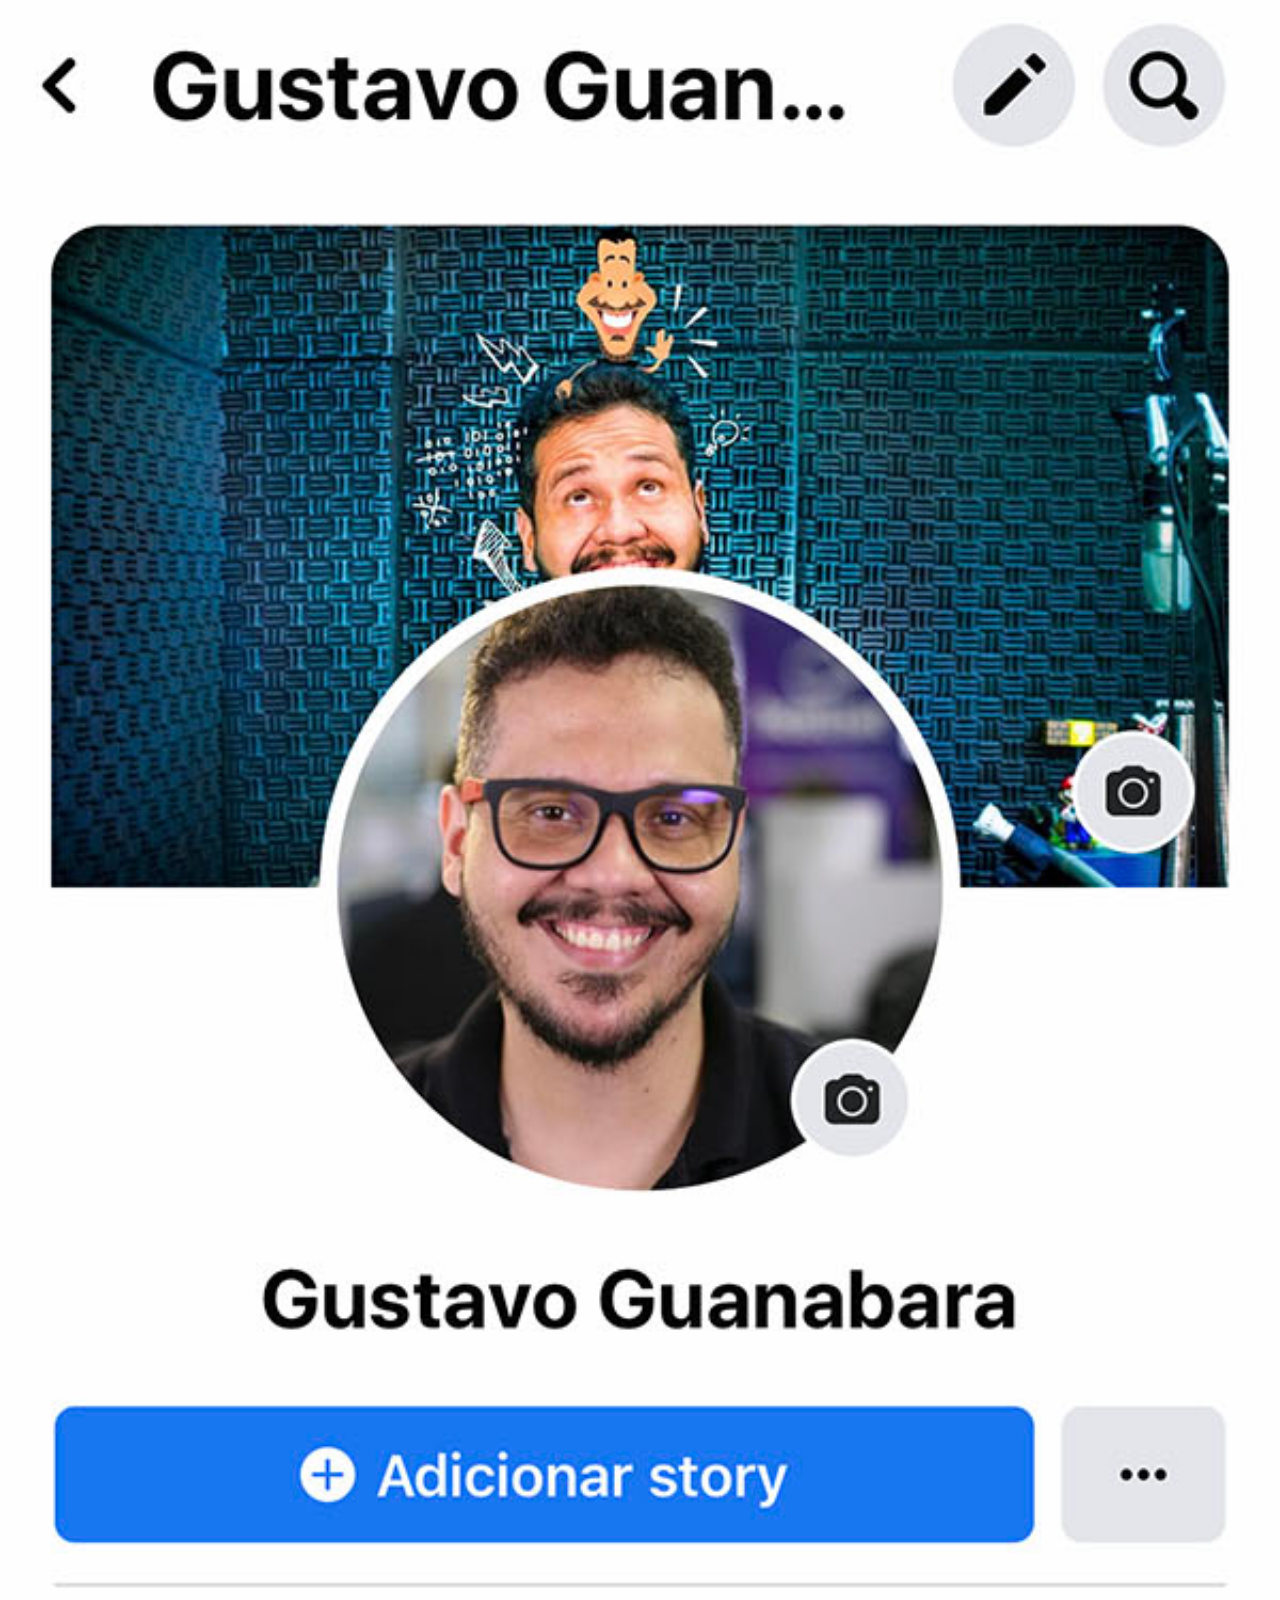
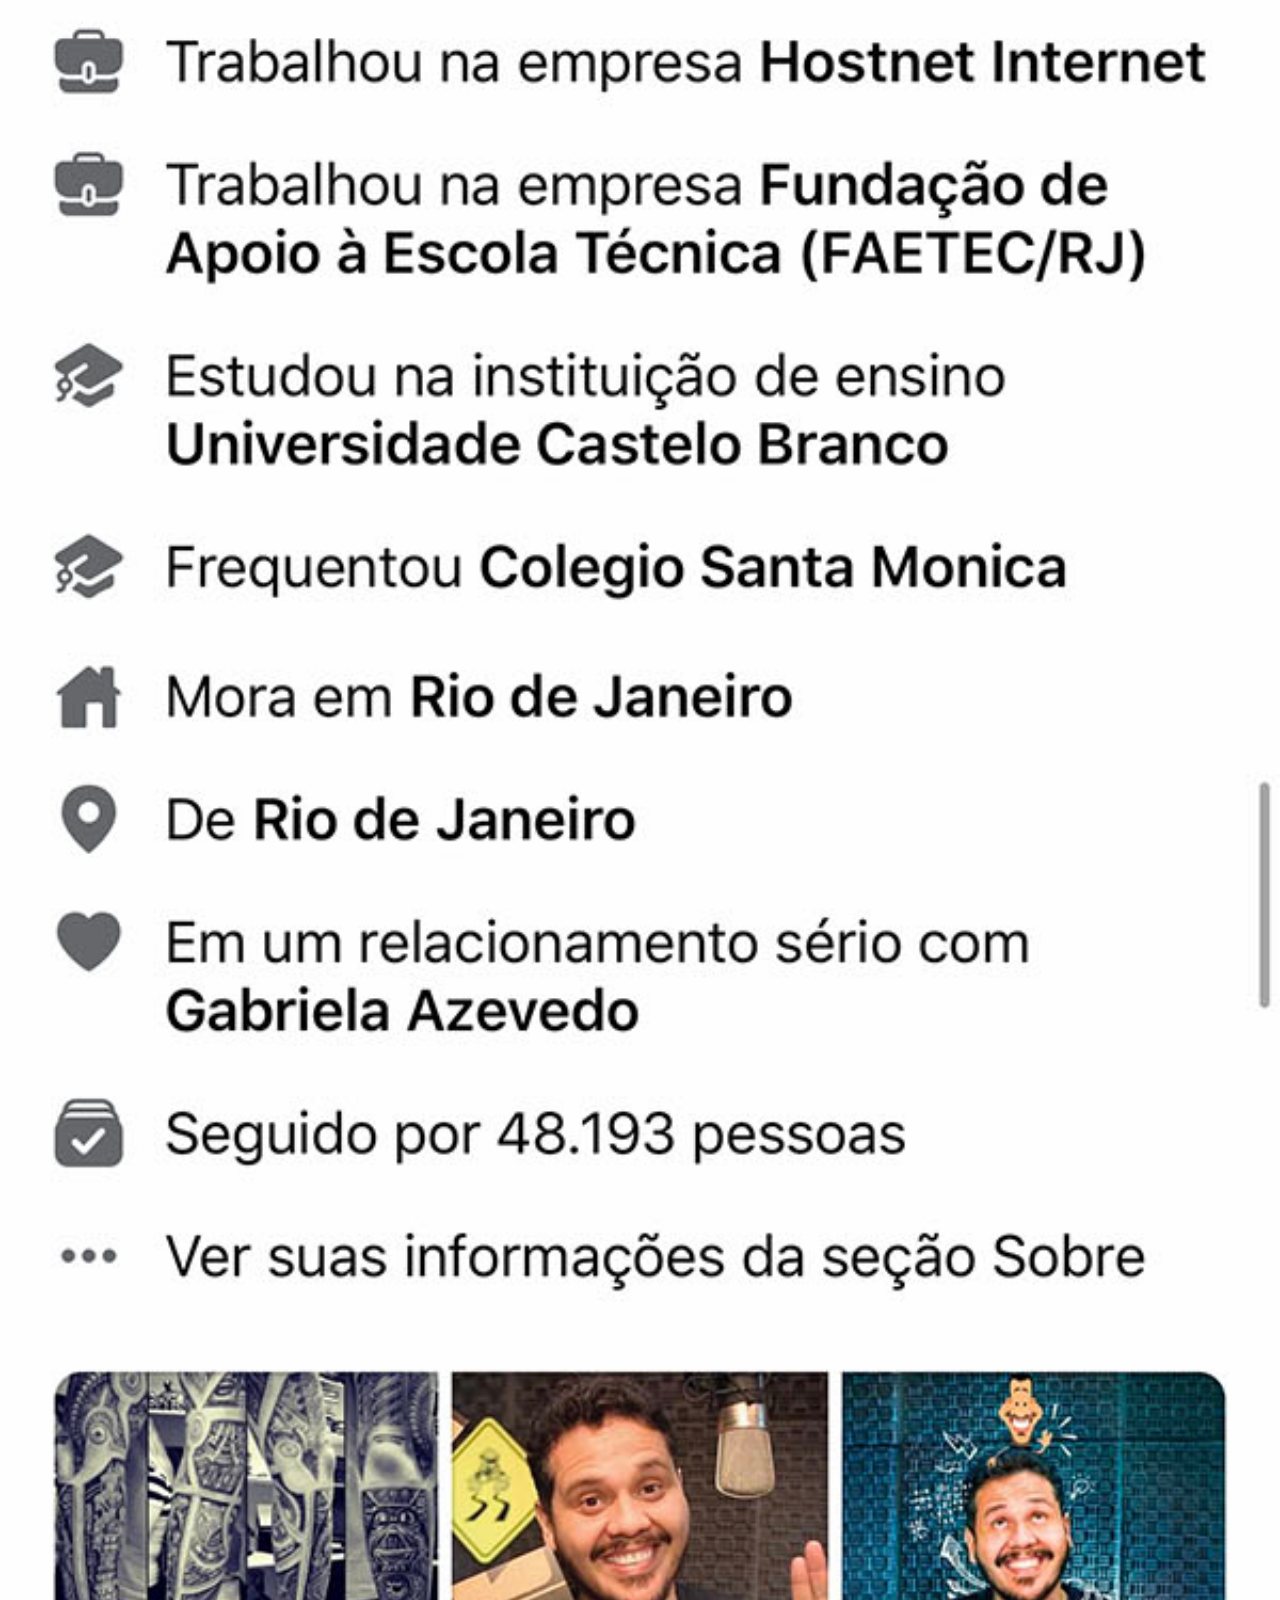
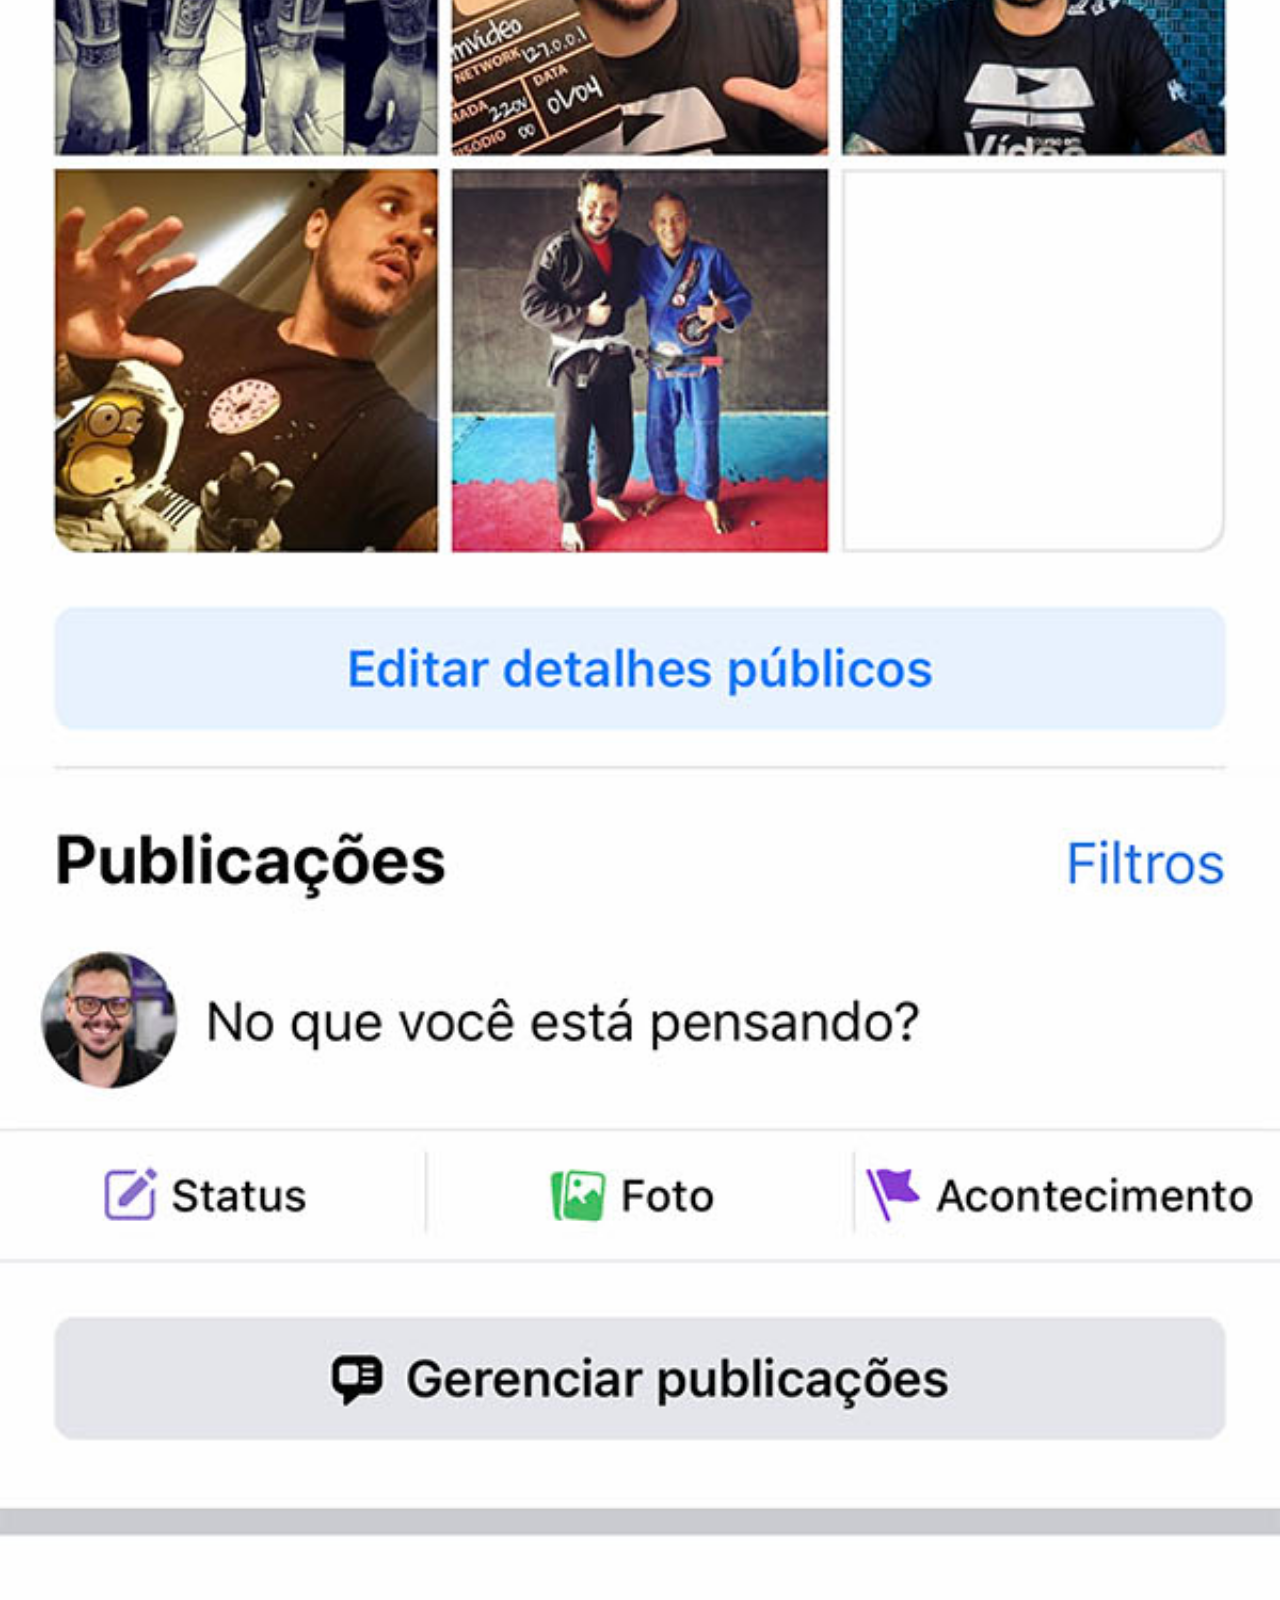
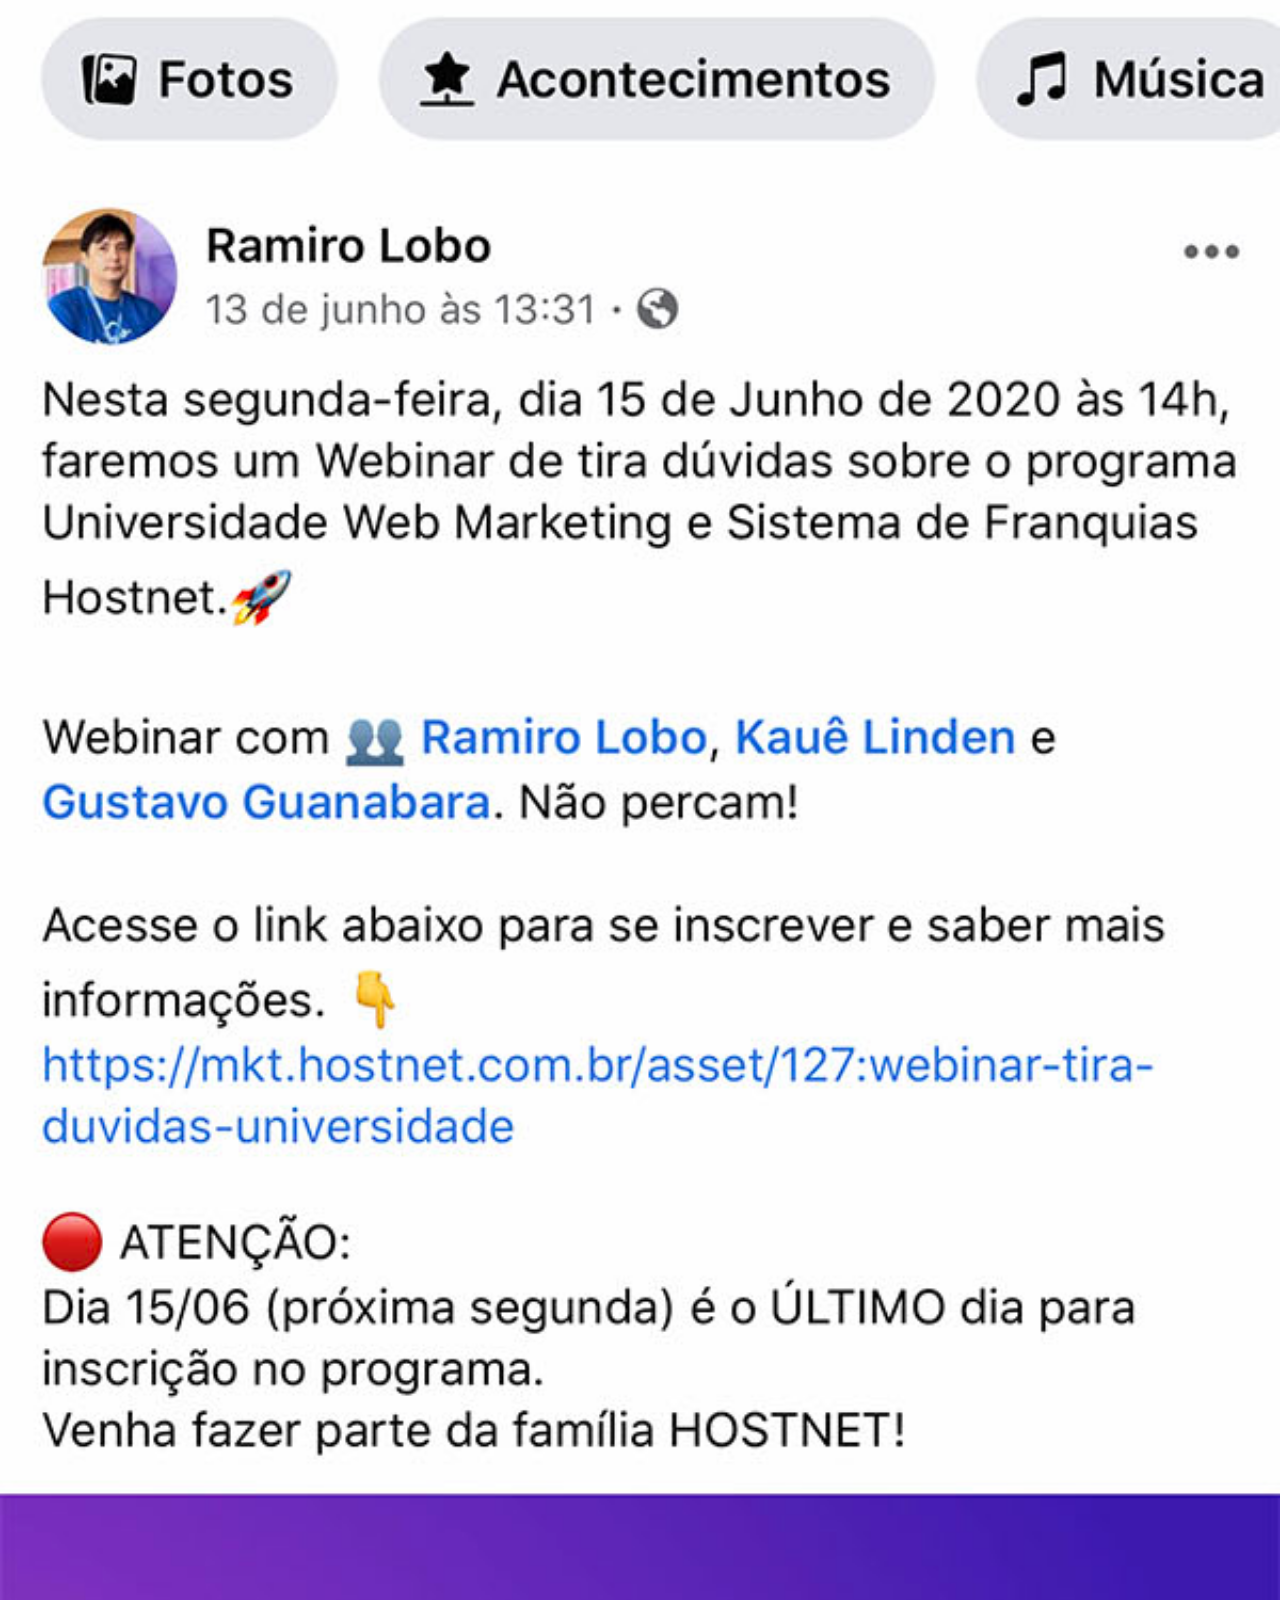
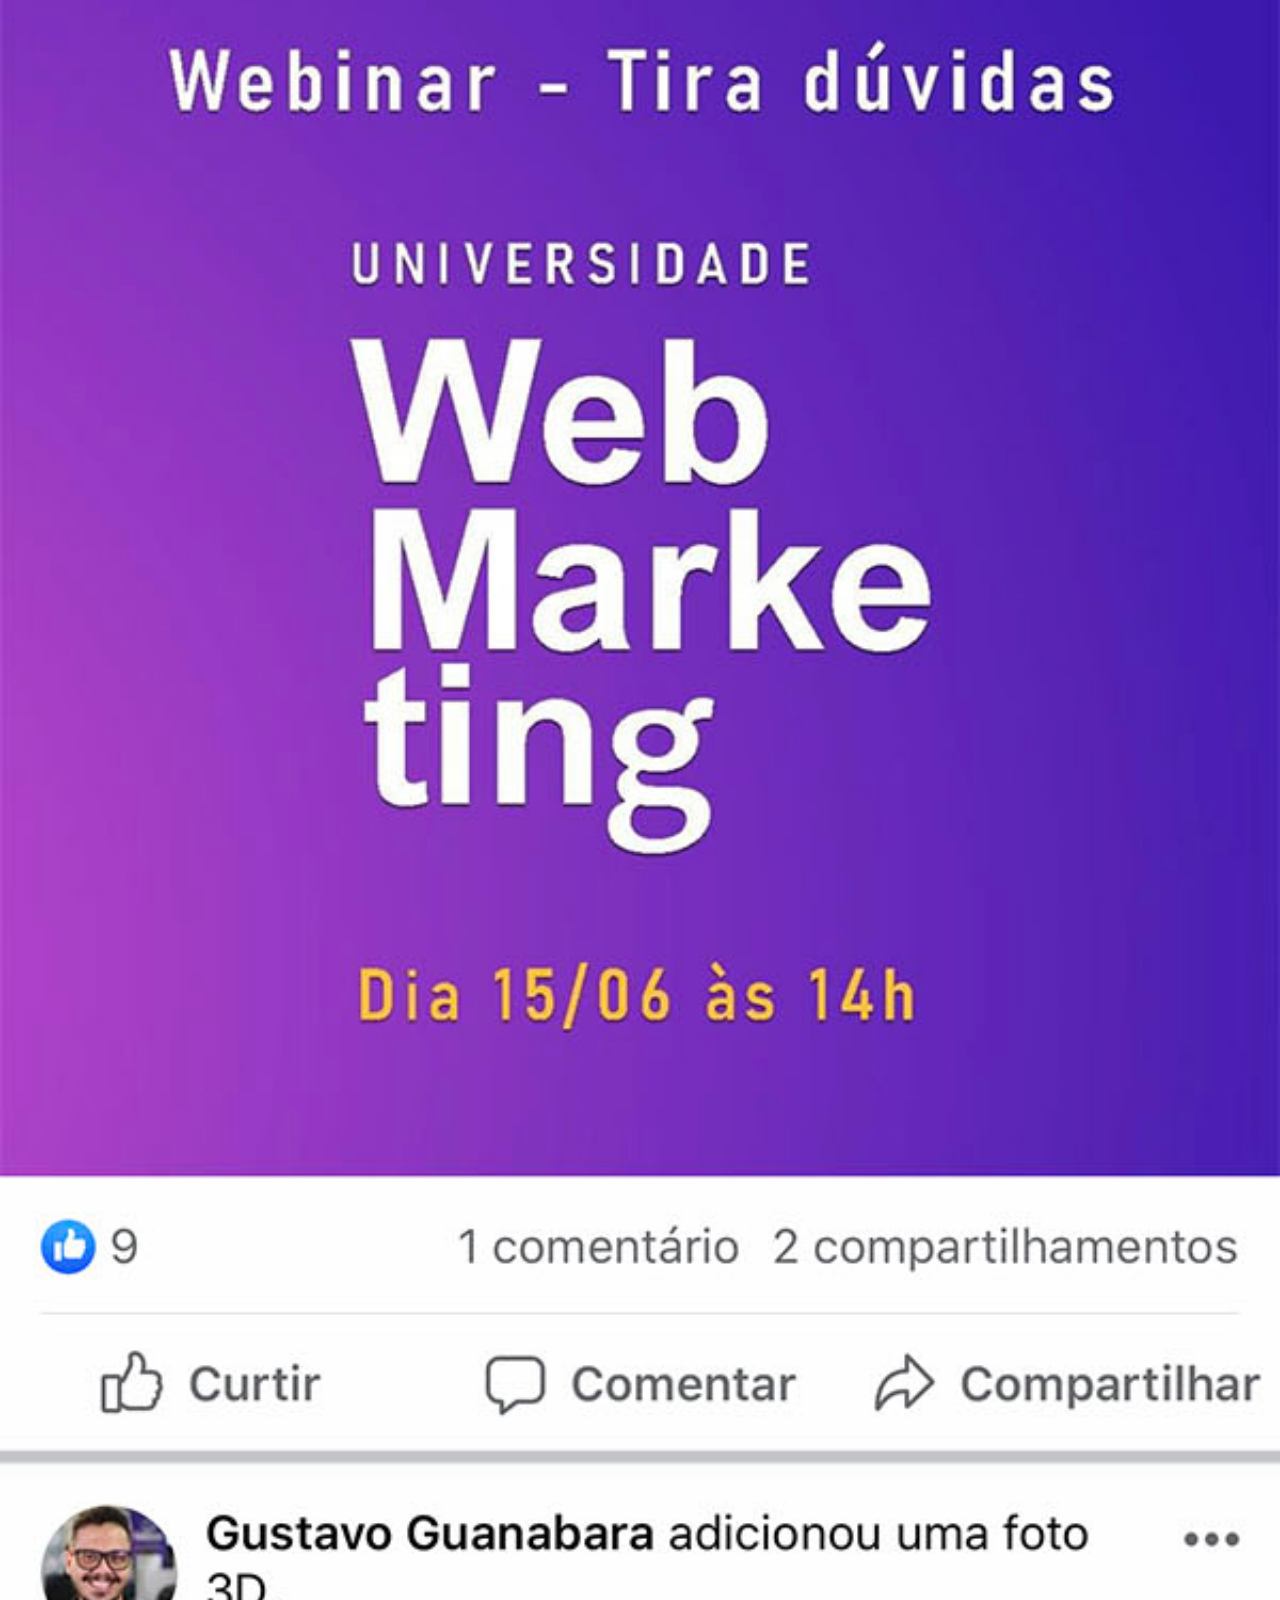
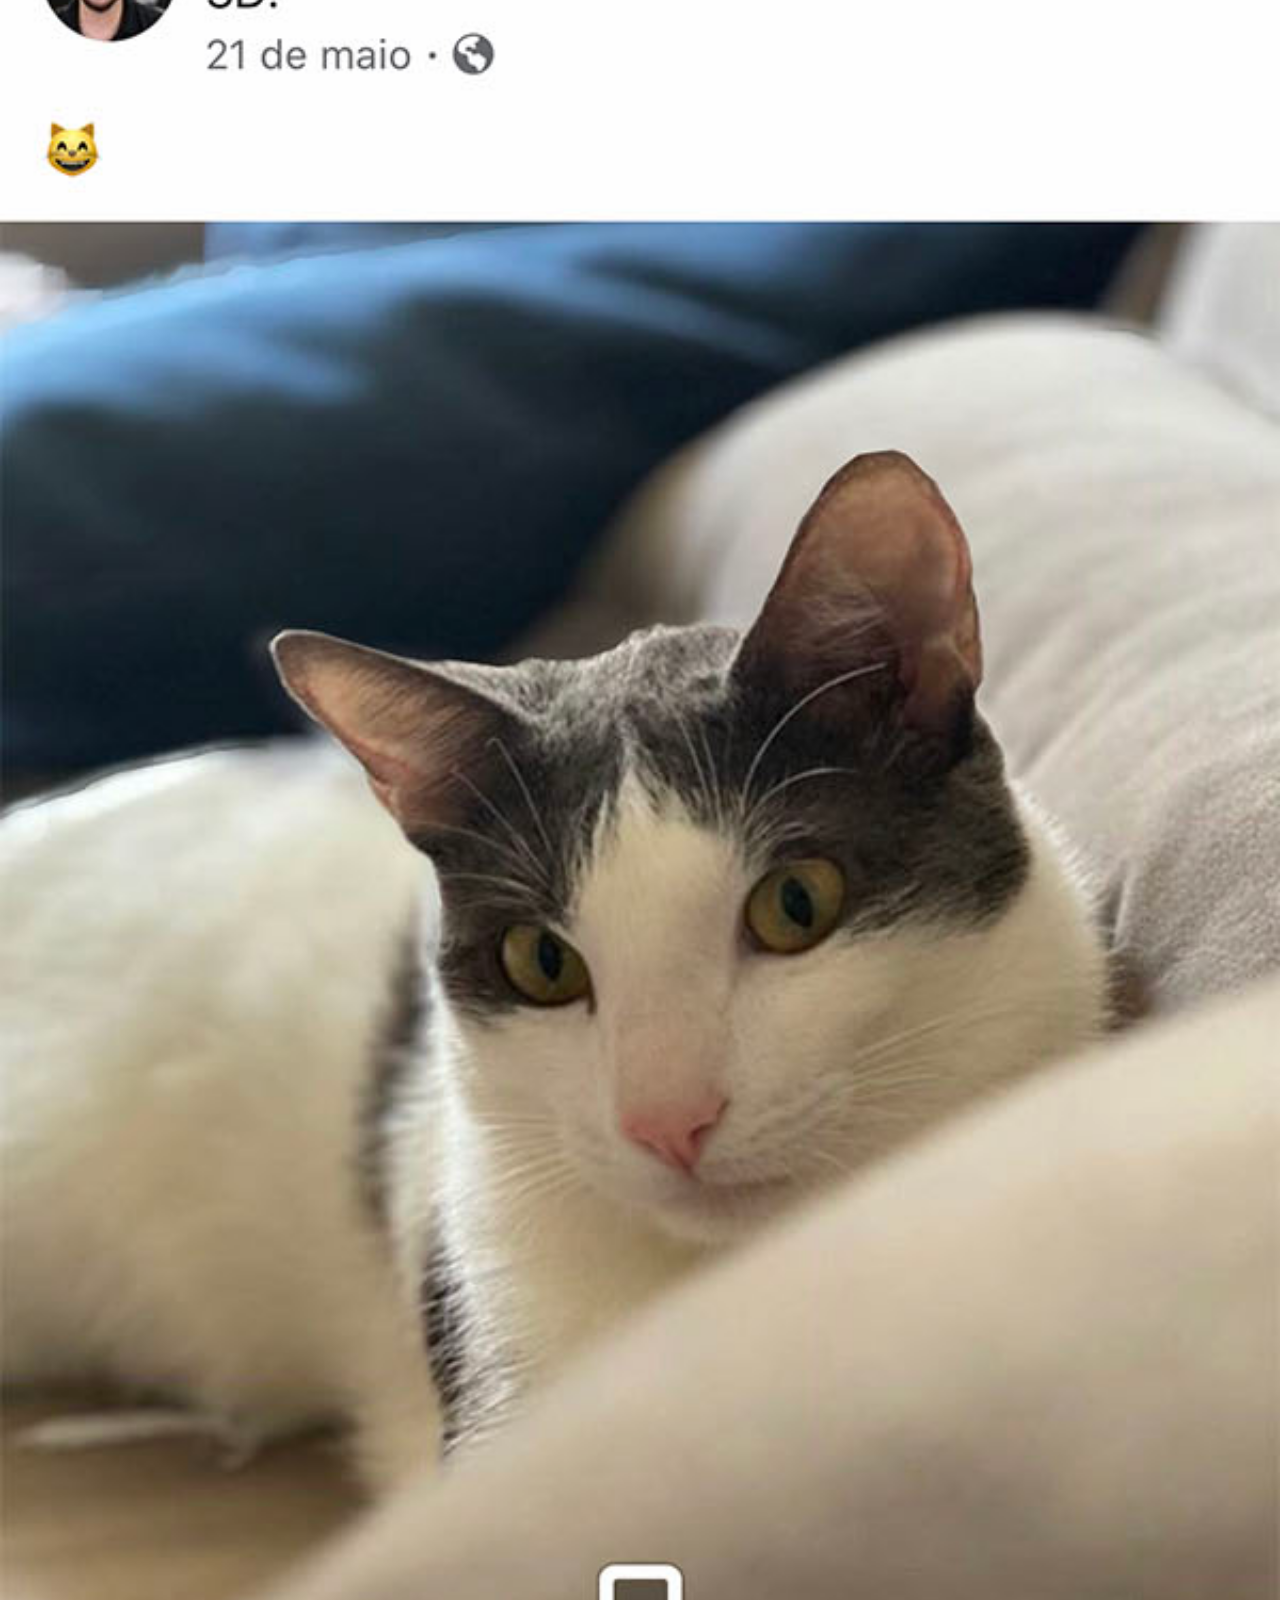
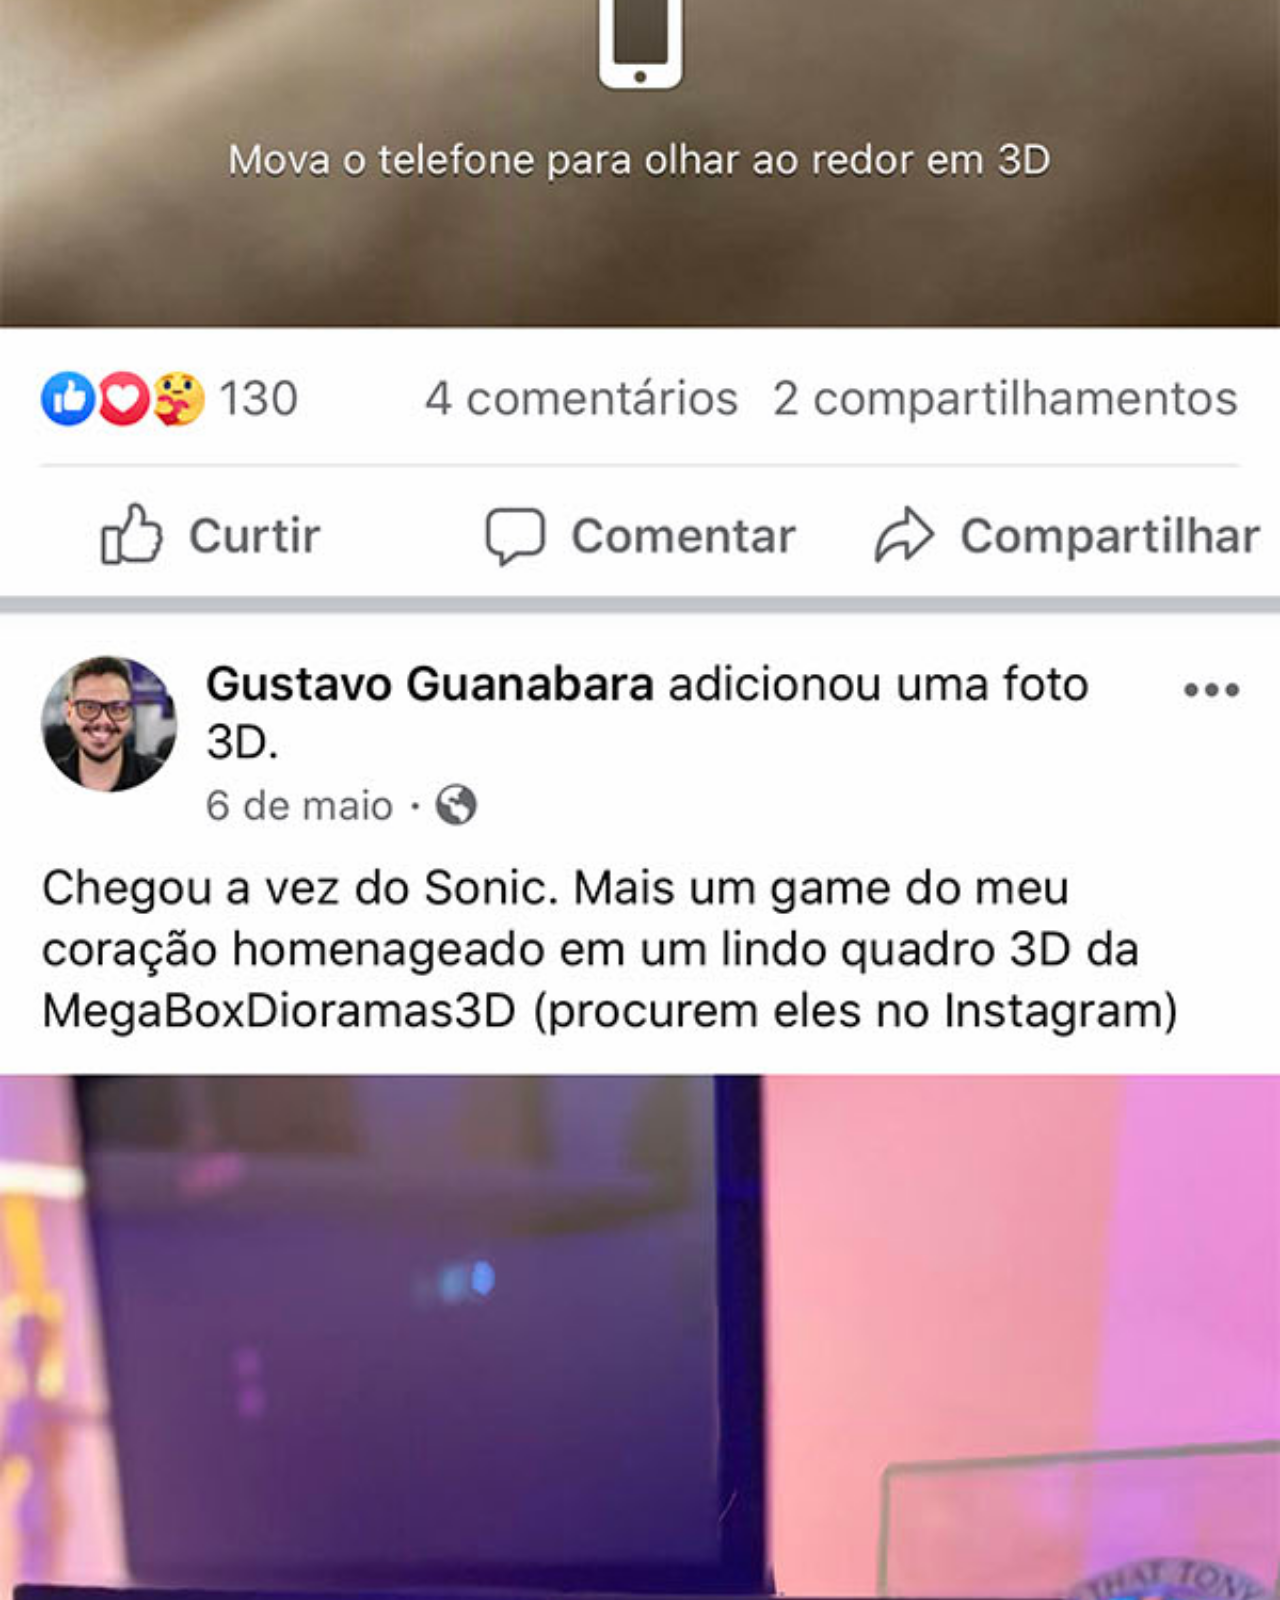
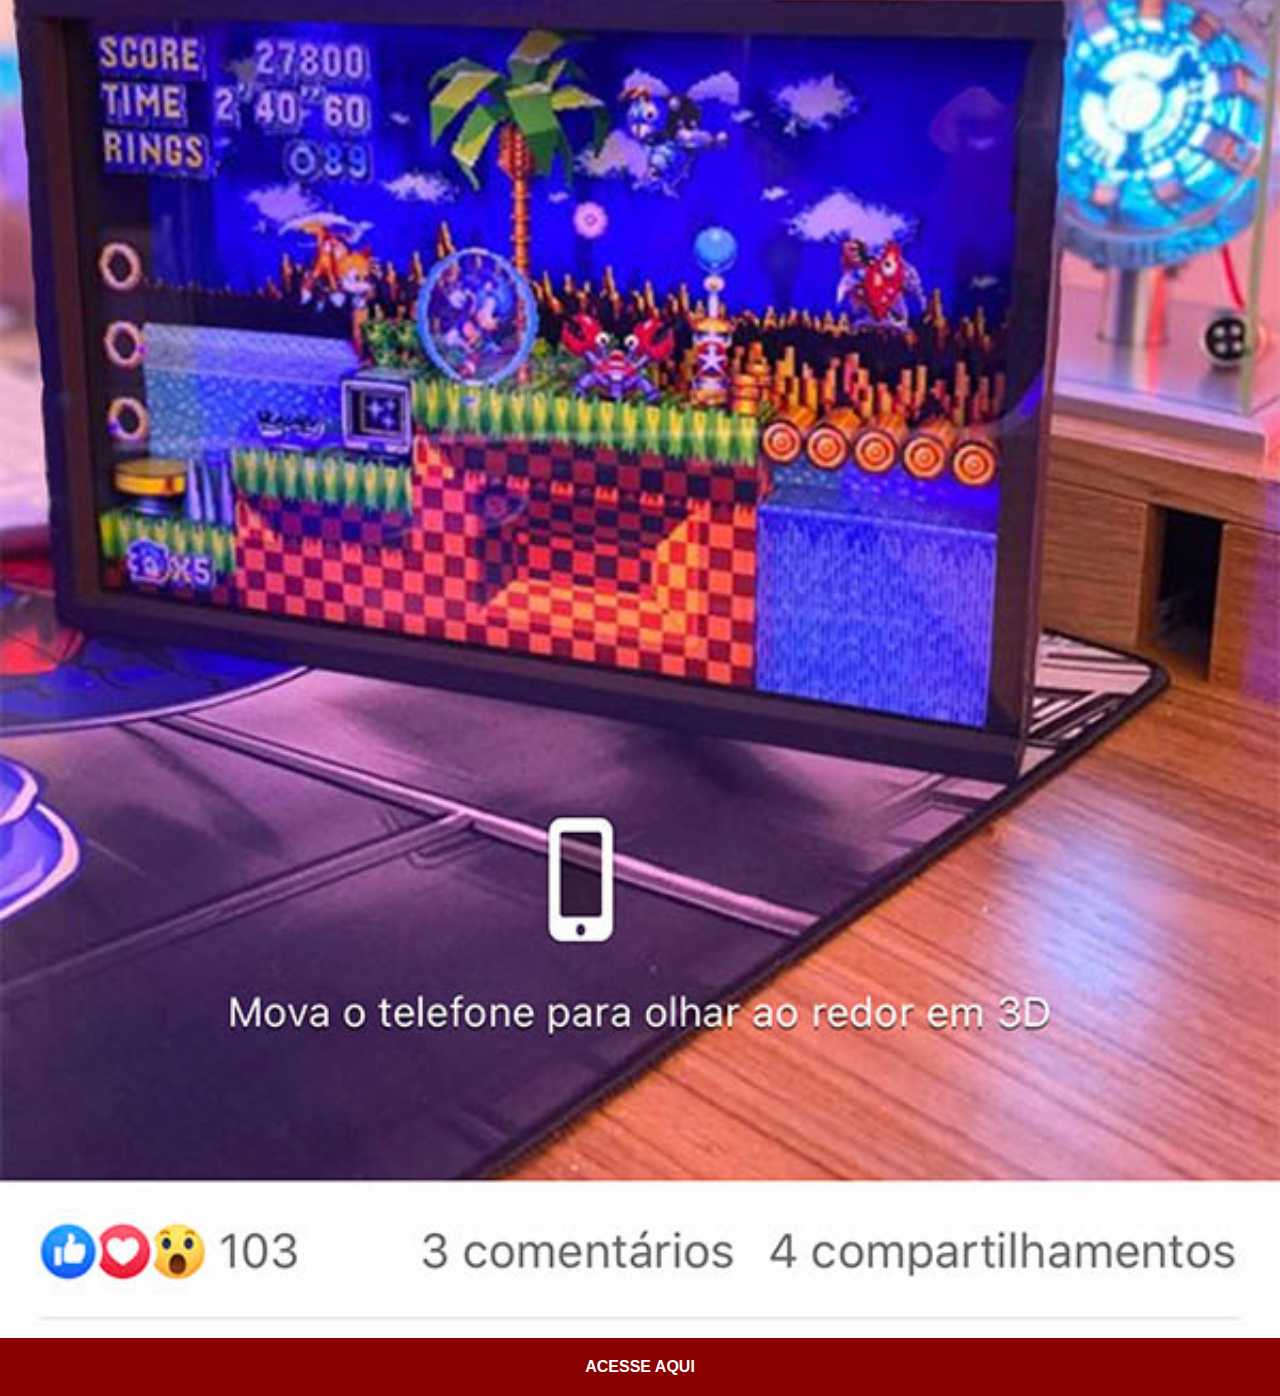
==== facebook.html @ 91065f7f "finalizando telas sociais" ====
<!DOCTYPE html>
<html lang="pt-br">
<head>
    <meta charset="UTF-8">
    <meta name="viewport" content="width=device-width, initial-scale=1.0">
    <title>Facebook</title>
    <link rel="stylesheet" href="estilos/social.css">
</head>
<body>
    <img src="imagens/tela-facebook.jpg" alt="facebook">
    <a href="https://www.facebook.com/gustavoguanabara">ACESSE AQUI</a>
</body>
</html>
---- estilos/social.css ----
@charset "UTF-8";

*{
    margin: 0px;
    padding: 0px;
    font-family: Arial, Helvetica, sans-serif;
}
::-webkit-scrollbar{
    width: 0px;
    height: 0px;
}
img{
    width: 100vw;
}
a{
    margin-top: -4px;
    display: block;
    background-color: darkred;
    color: white;
    padding: 20px;
    text-align: center;
    text-decoration: none;
    font-weight: bolder;
}
a:hover{
    background-color: red;
}
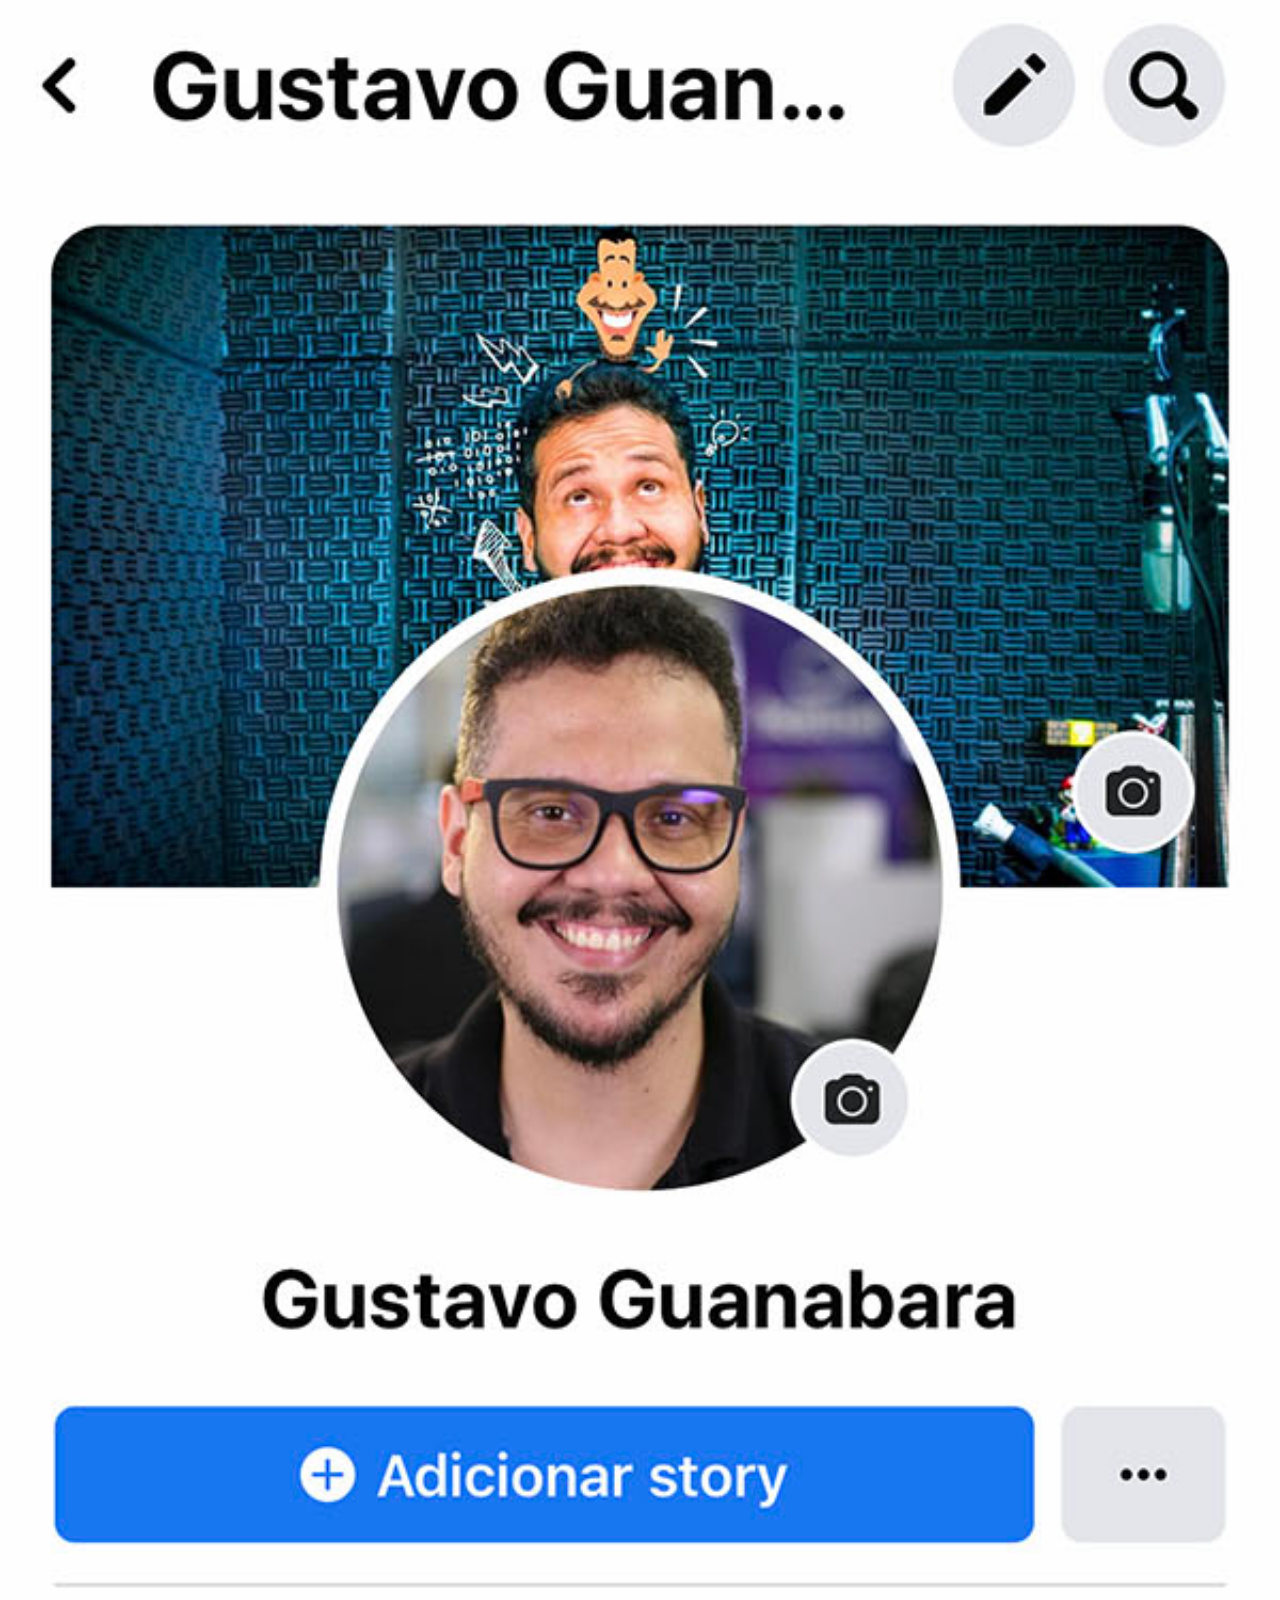
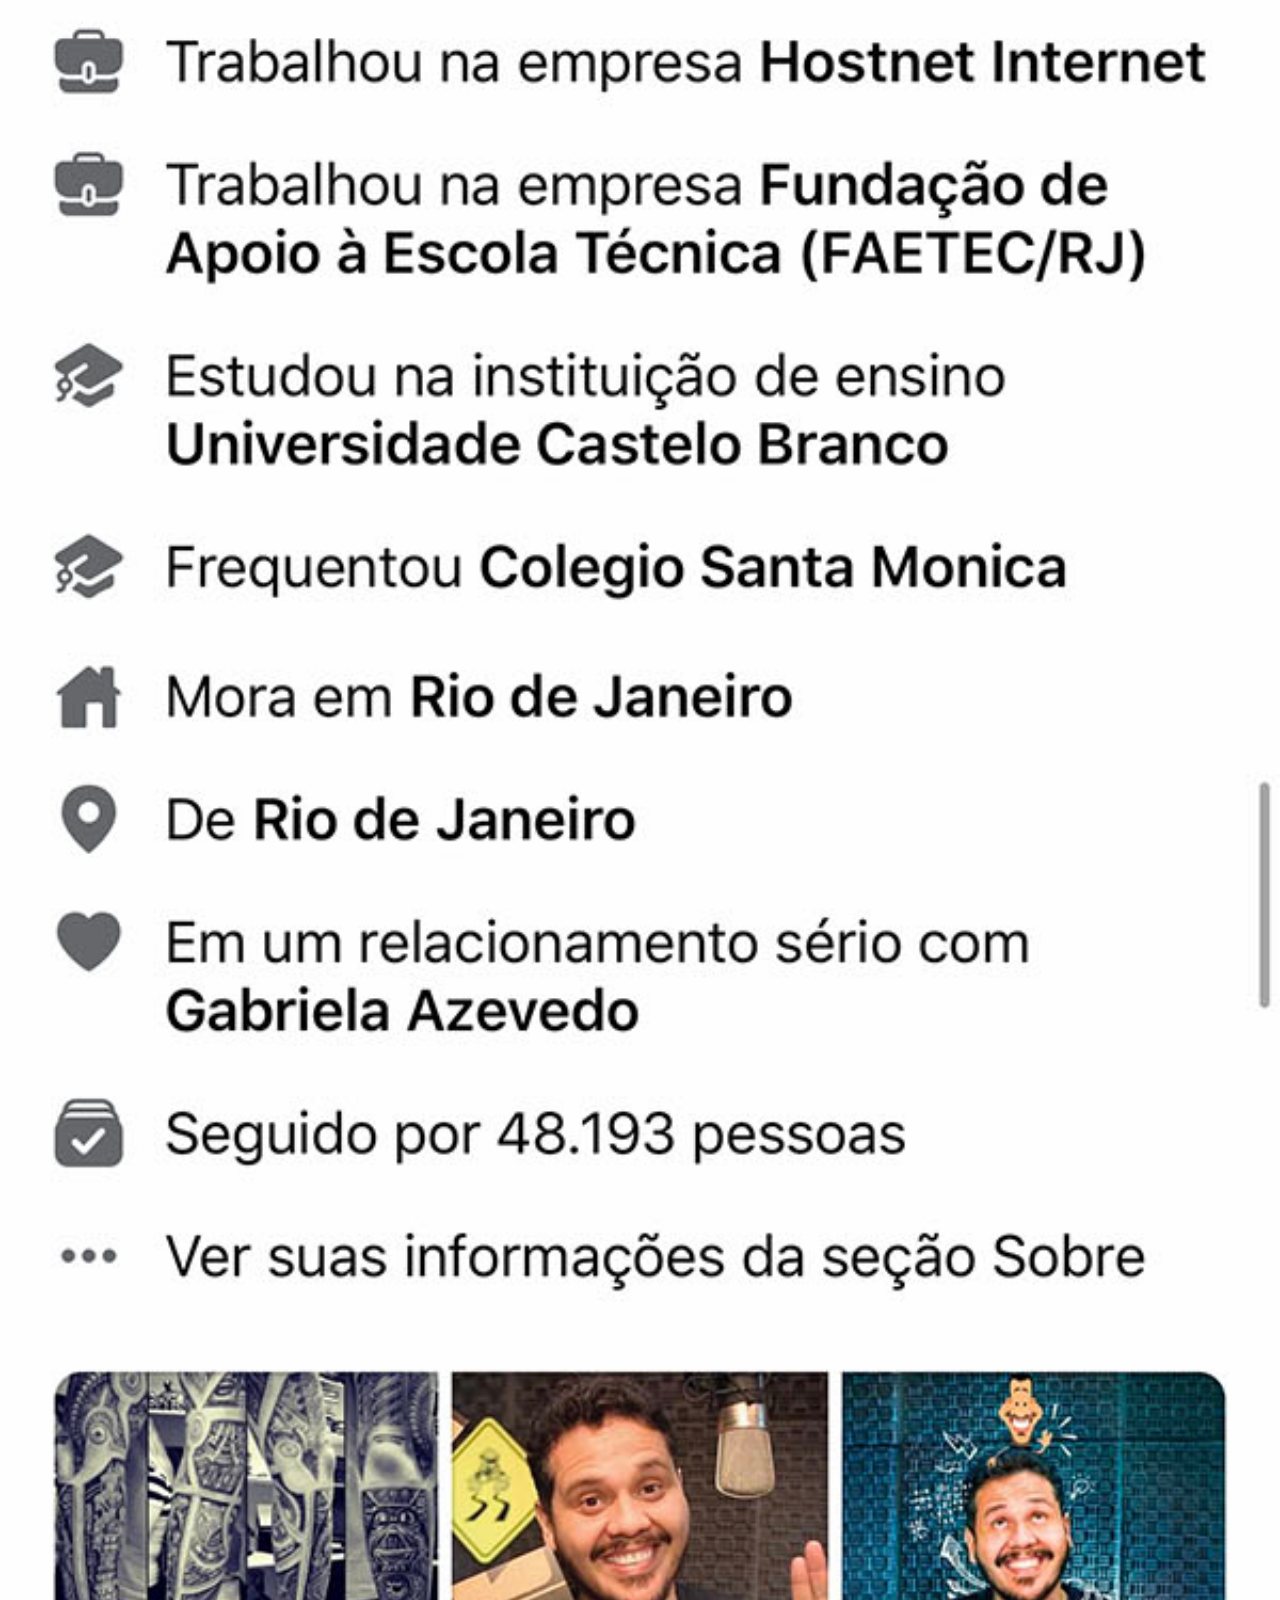
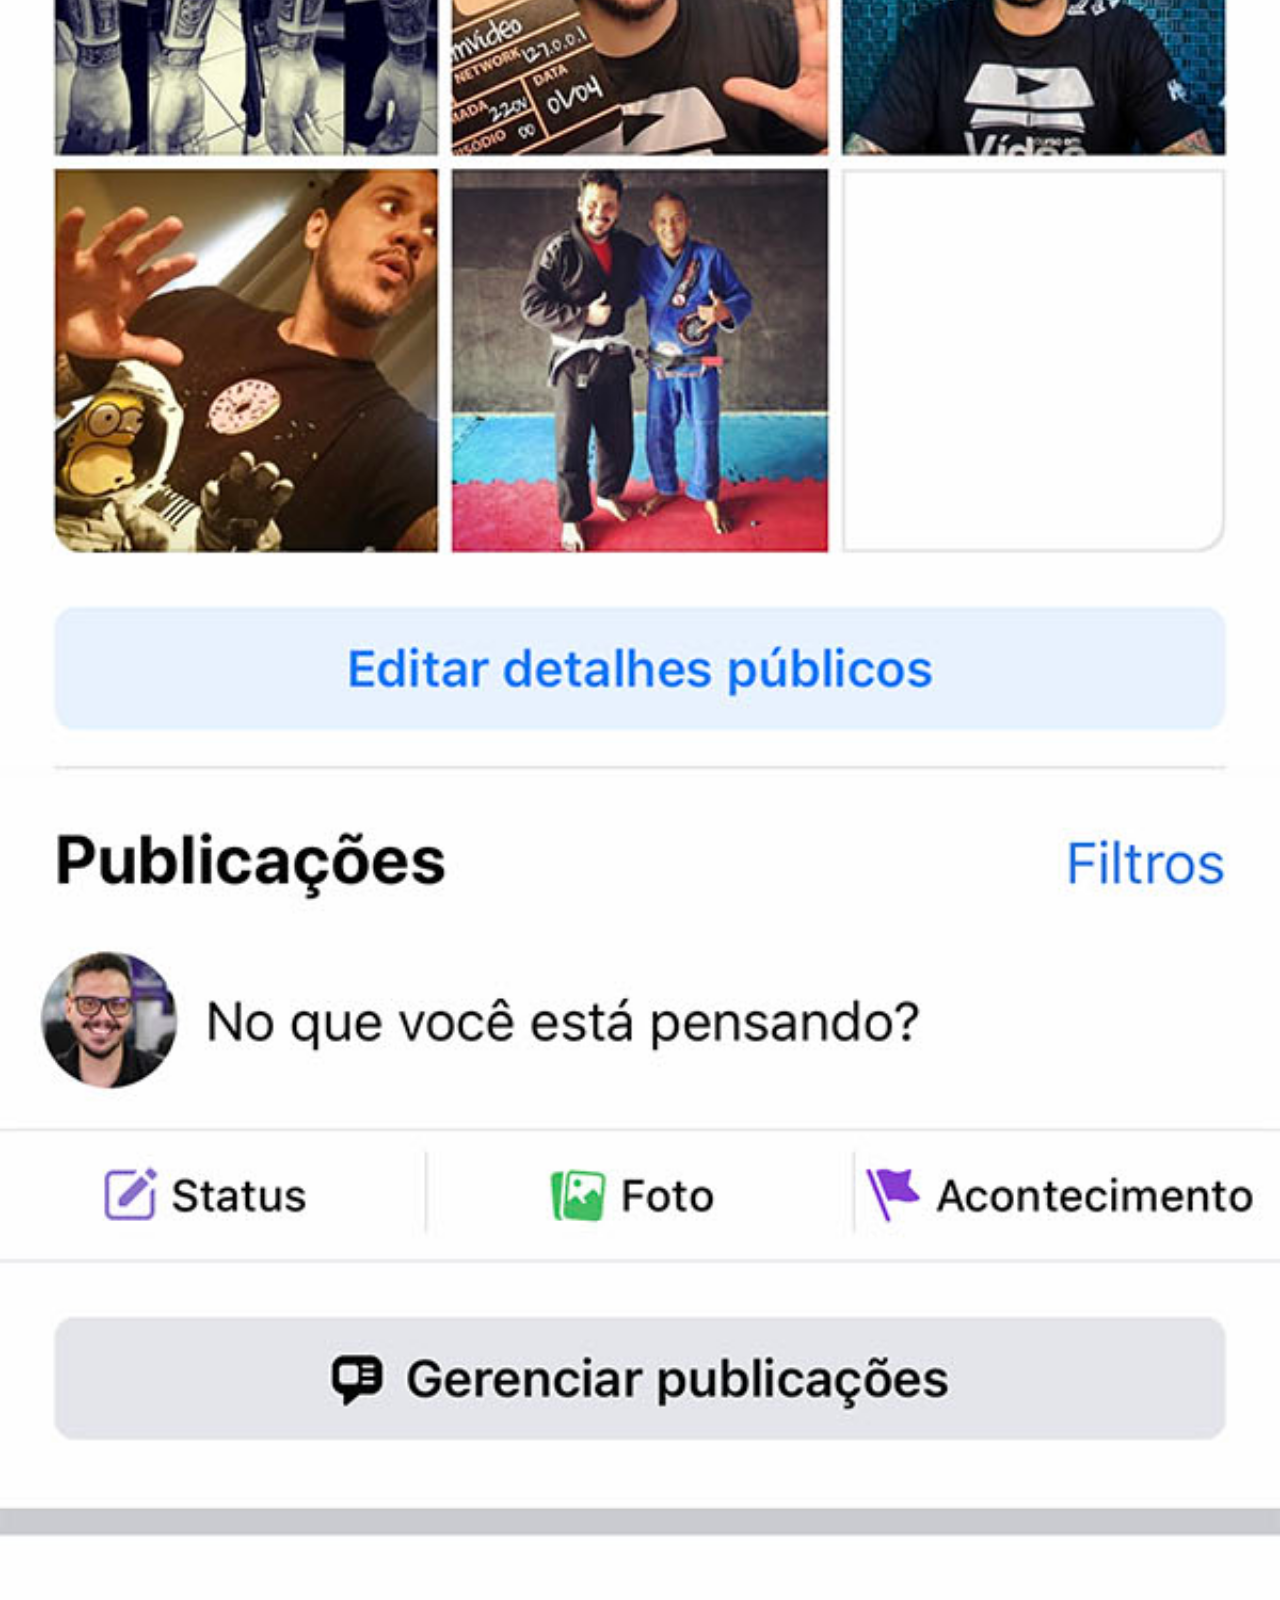
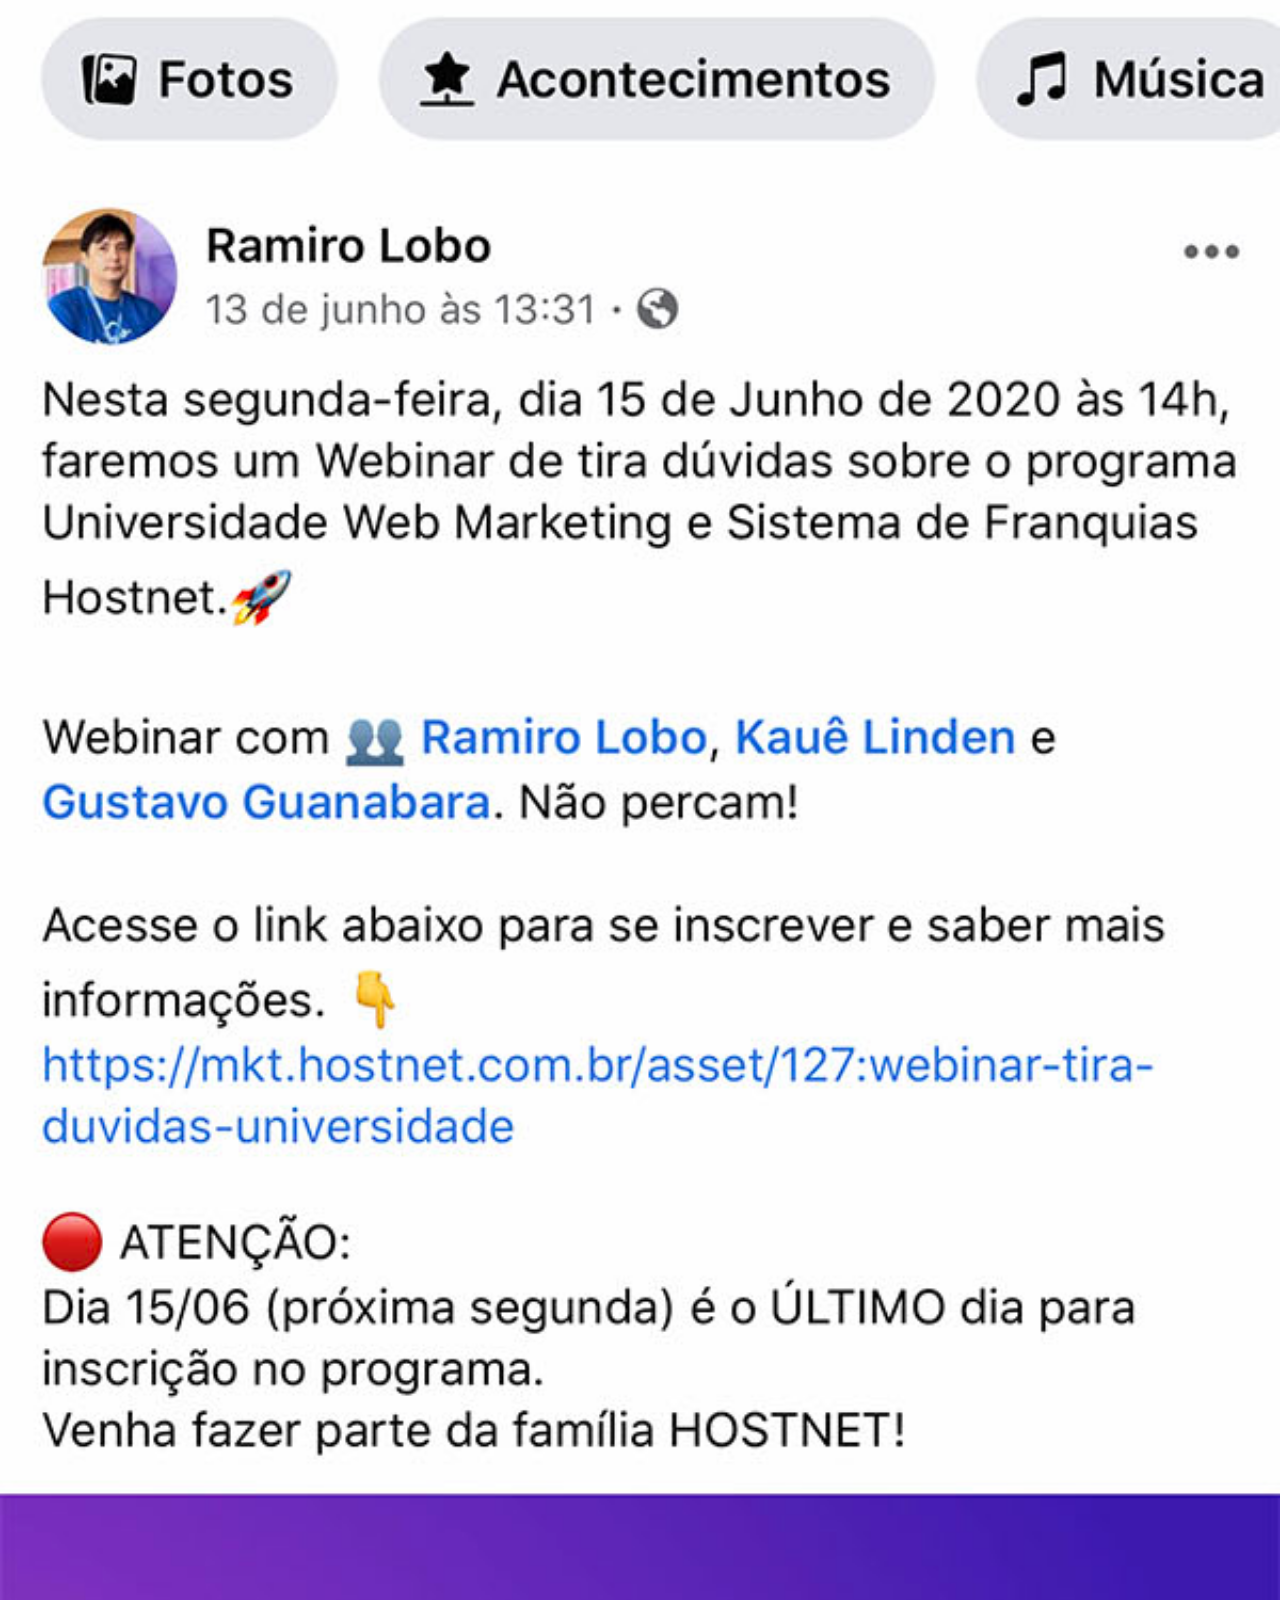
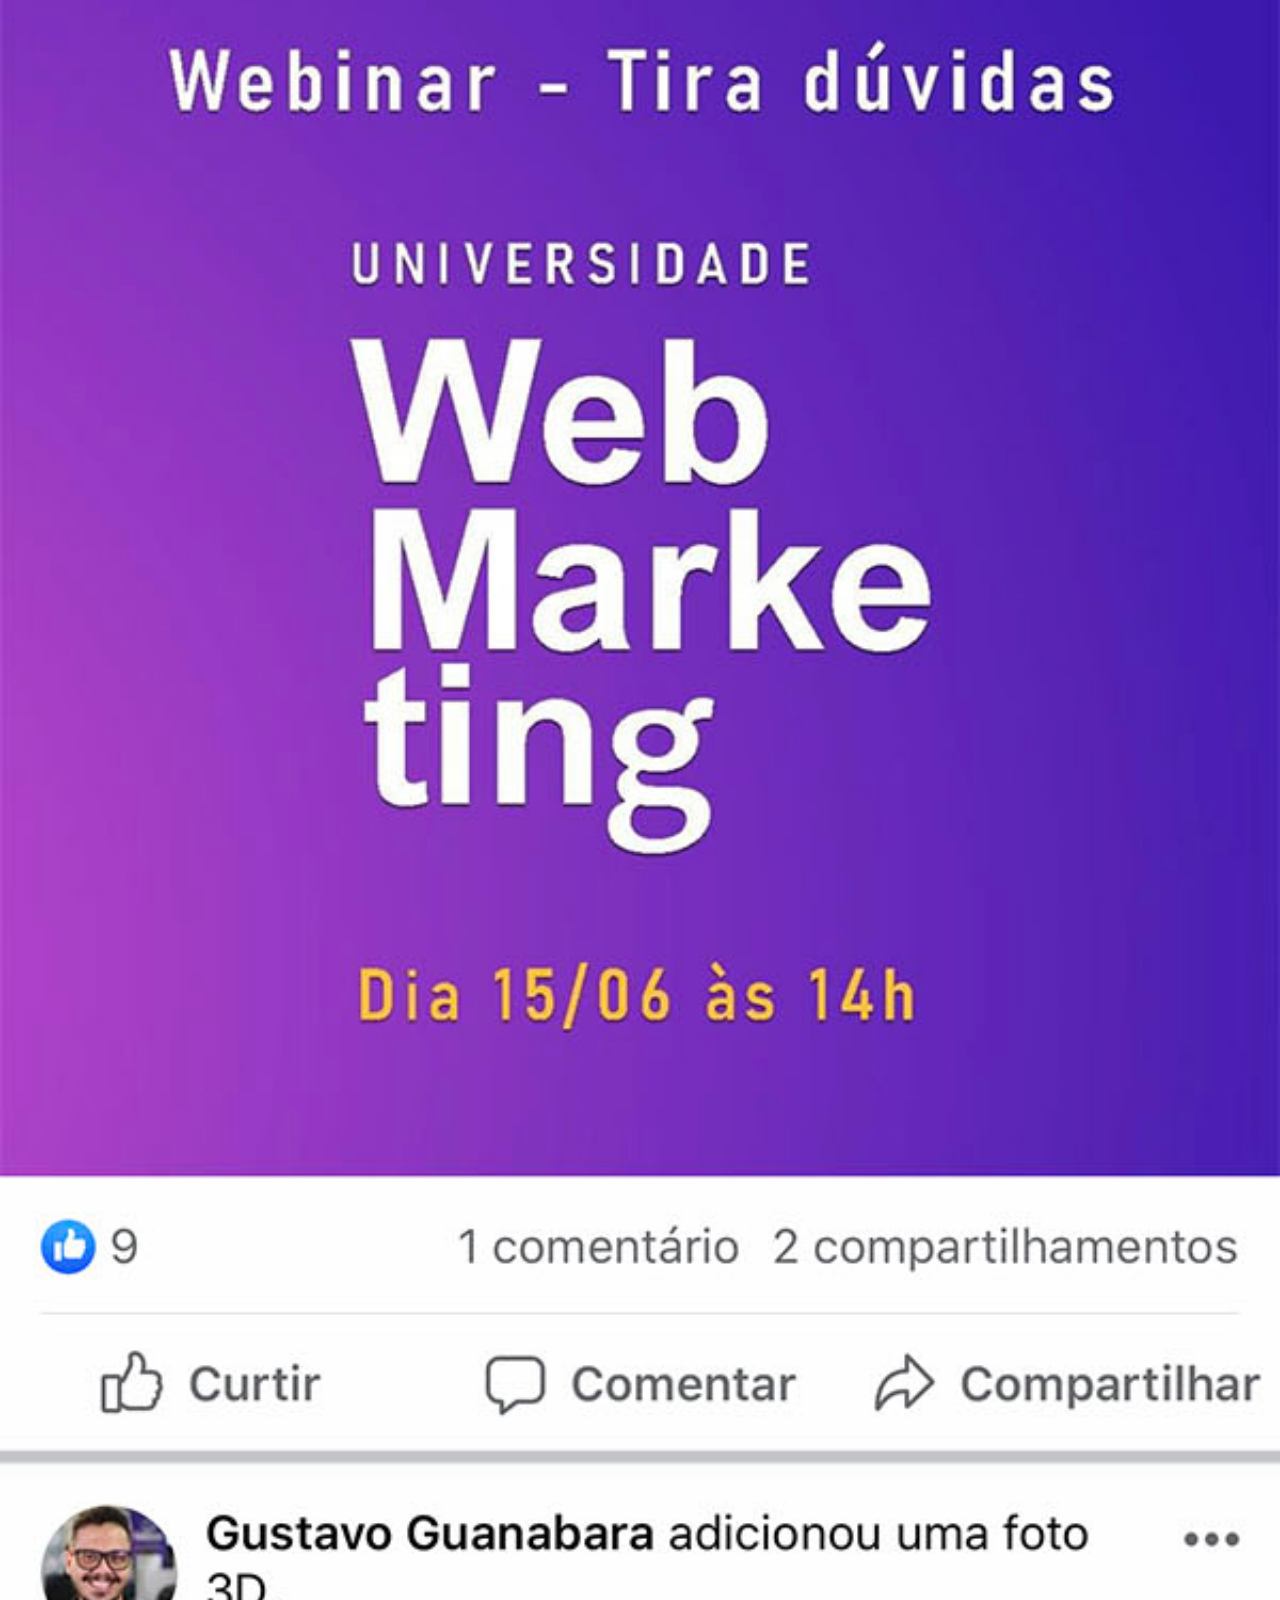
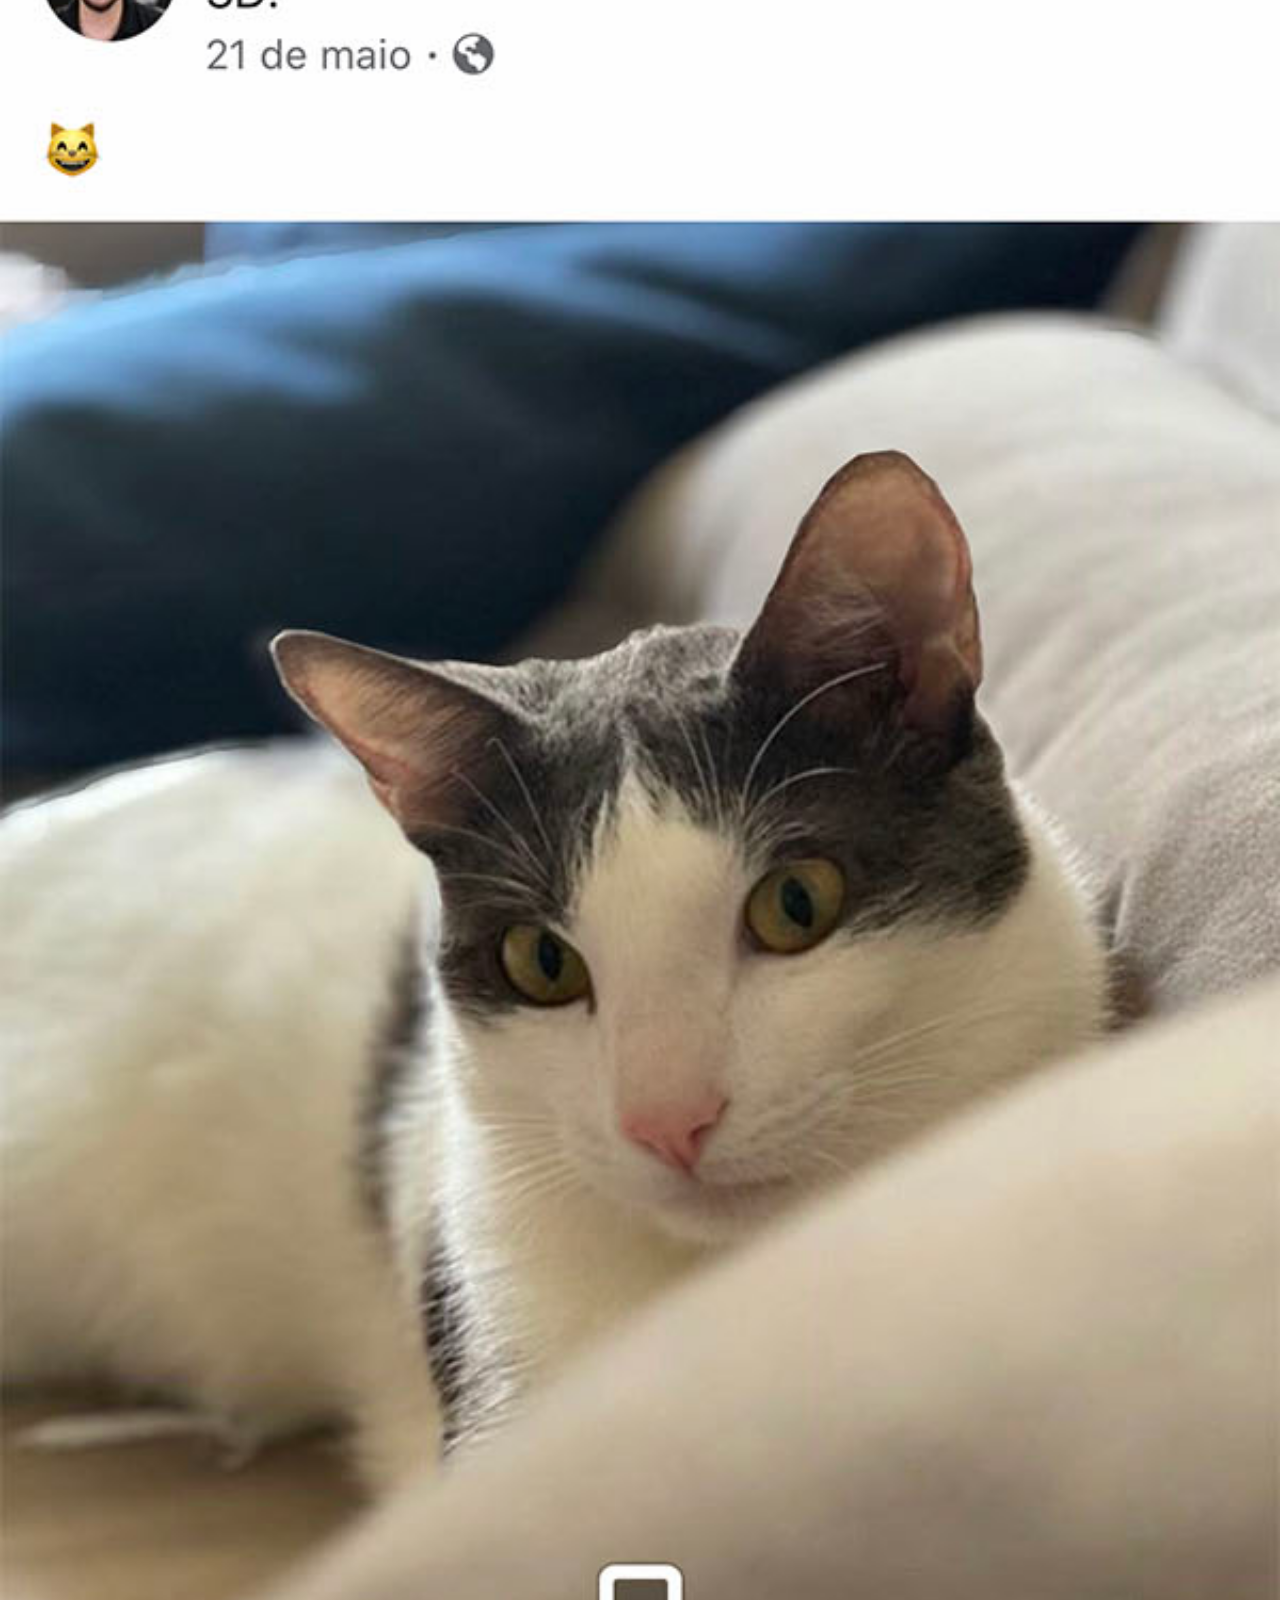
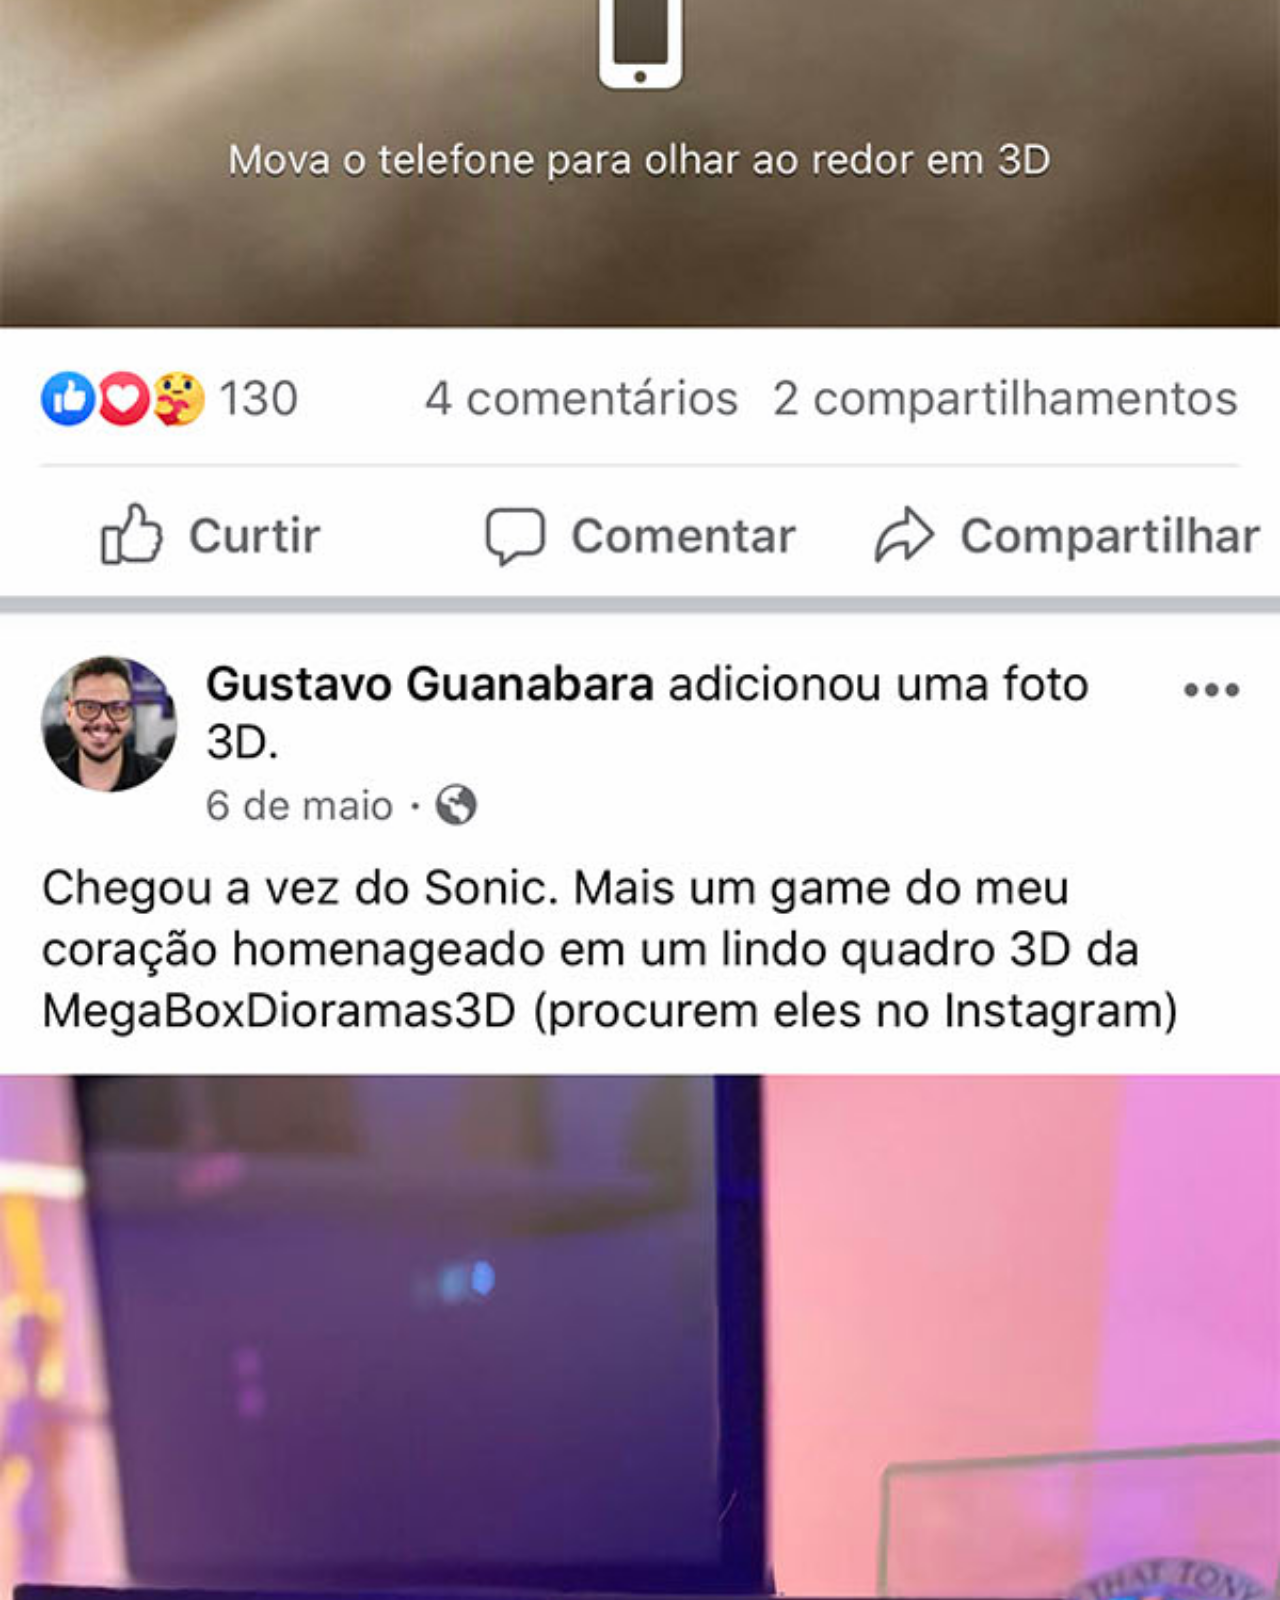
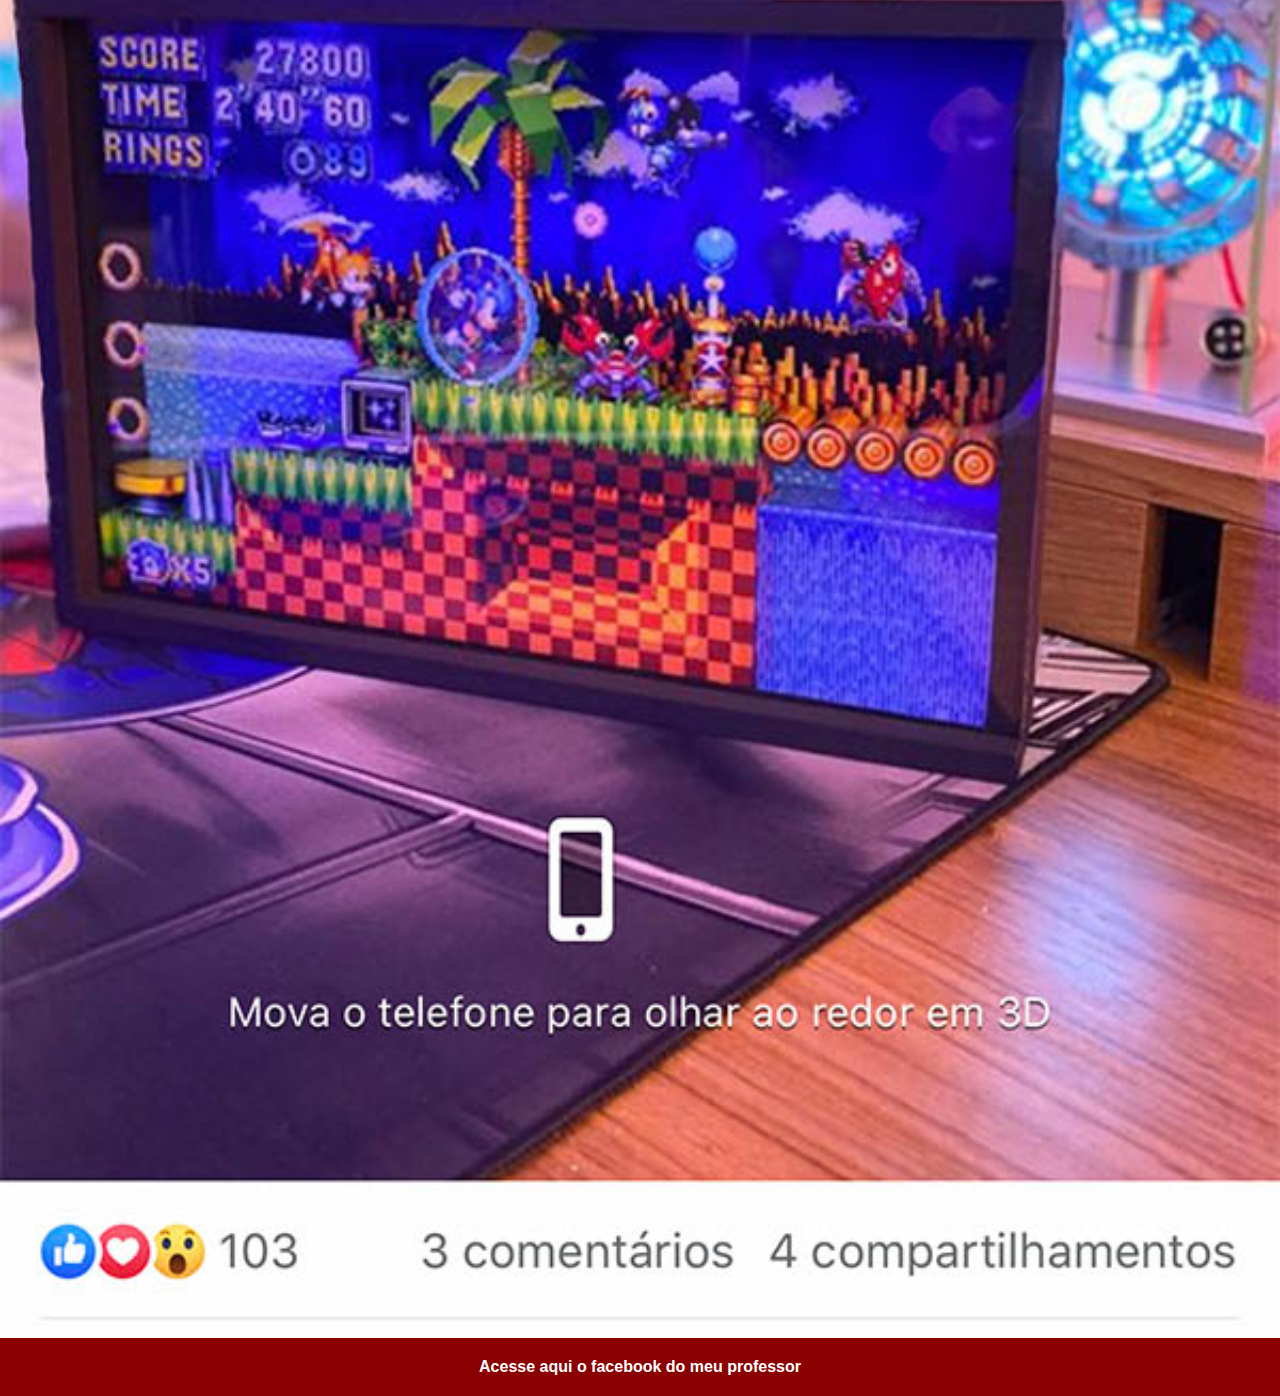
==== commit 4a22c304: "att meu instagram e github" ====
--- a/facebook.html
+++ b/facebook.html
@@ -8,6 +8,6 @@
 </head>
 <body>
     <img src="imagens/tela-facebook.jpg" alt="facebook">
-    <a href="https://www.facebook.com/gustavoguanabara">ACESSE AQUI</a>
+    <a href="https://www.facebook.com/gustavoguanabara" target="_blank">Acesse aqui o facebook do meu professor</a>
 </body>
 </html>--- a/estilos/social.css
+++ b/estilos/social.css
@@ -20,7 +20,7 @@
     padding: 20px;
     text-align: center;
     text-decoration: none;
-    font-weight: bolder;
+    font-weight: bold;
 }
 a:hover{
     background-color: red;
